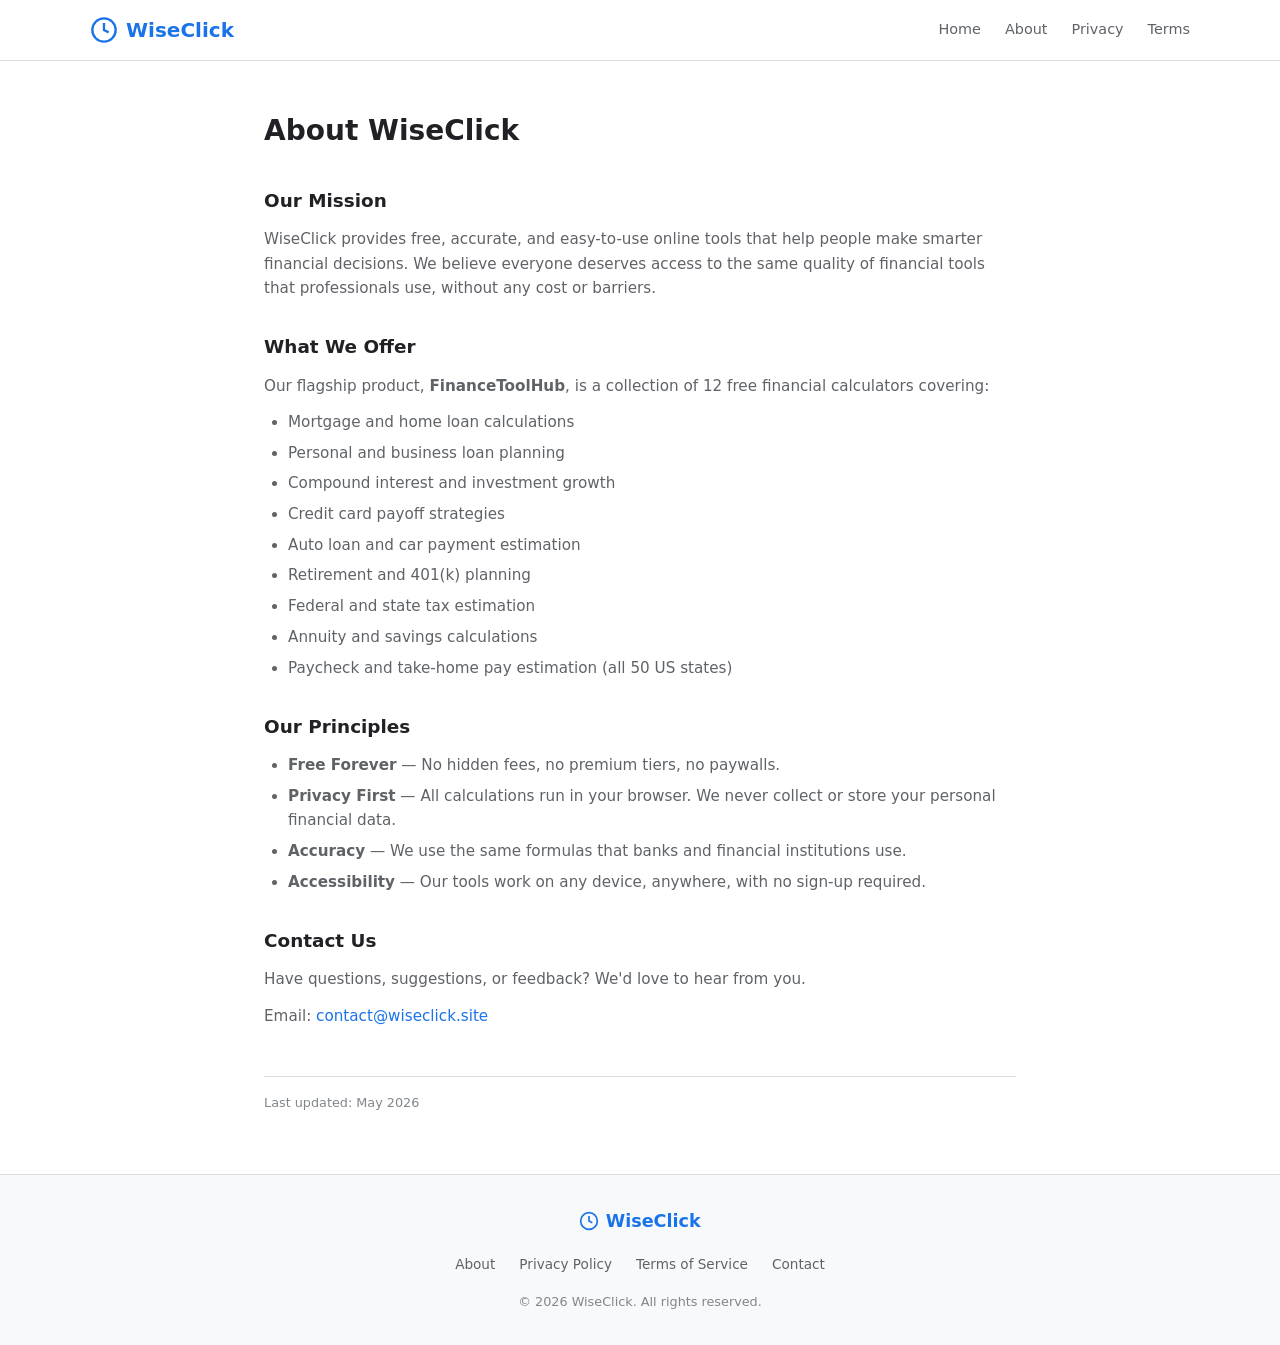
==== about/index.html @ 6a04a20d "Add about/index.html" ====
<!DOCTYPE html>
<html lang="en">
<head>
  <meta charset="UTF-8">
  <meta name="viewport" content="width=device-width, initial-scale=1.0">
  <title>About - WiseClick</title>
  <meta name="description" content="Learn about WiseClick, our mission, and the free online tools we build.">
  <link rel="canonical" href="https://wiseclick.site/about/">
  <link rel="stylesheet" href="../css/style.css">
</head>
<body>

  <header class="site-header">
    <div class="header-inner">
      <a href="/" class="site-logo">
        <svg viewBox="0 0 24 24" fill="none" stroke="currentColor" stroke-width="2" width="28" height="28">
          <circle cx="12" cy="12" r="10"/>
          <path d="M12 6v6l4 2"/>
        </svg>
        WiseClick
      </a>
      <nav class="nav-links">
        <a href="/">Home</a>
        <a href="/about/">About</a>
        <a href="/privacy/">Privacy</a>
        <a href="/terms/">Terms</a>
      </nav>
      <button class="nav-toggle" onclick="document.querySelector('.nav-links').classList.toggle('open')" aria-label="Menu">
        <svg viewBox="0 0 24 24" fill="none" stroke="currentColor" stroke-width="2">
          <line x1="3" y1="6" x2="21" y2="6"/>
          <line x1="3" y1="12" x2="21" y2="12"/>
          <line x1="3" y1="18" x2="21" y2="18"/>
        </svg>
      </button>
    </div>
  </header>

  <main class="legal-page">
    <h1>About WiseClick</h1>

    <h2>Our Mission</h2>
    <p>WiseClick provides free, accurate, and easy-to-use online tools that help people make smarter financial decisions. We believe everyone deserves access to the same quality of financial tools that professionals use, without any cost or barriers.</p>

    <h2>What We Offer</h2>
    <p>Our flagship product, <strong>FinanceToolHub</strong>, is a collection of 12 free financial calculators covering:</p>
    <ul>
      <li>Mortgage and home loan calculations</li>
      <li>Personal and business loan planning</li>
      <li>Compound interest and investment growth</li>
      <li>Credit card payoff strategies</li>
      <li>Auto loan and car payment estimation</li>
      <li>Retirement and 401(k) planning</li>
      <li>Federal and state tax estimation</li>
      <li>Annuity and savings calculations</li>
      <li>Paycheck and take-home pay estimation (all 50 US states)</li>
    </ul>

    <h2>Our Principles</h2>
    <ul>
      <li><strong>Free Forever</strong> — No hidden fees, no premium tiers, no paywalls.</li>
      <li><strong>Privacy First</strong> — All calculations run in your browser. We never collect or store your personal financial data.</li>
      <li><strong>Accuracy</strong> — We use the same formulas that banks and financial institutions use.</li>
      <li><strong>Accessibility</strong> — Our tools work on any device, anywhere, with no sign-up required.</li>
    </ul>

    <h2>Contact Us</h2>
    <p>Have questions, suggestions, or feedback? We'd love to hear from you.</p>
    <p>Email: <a href="mailto:contact@wiseclick.site">contact@wiseclick.site</a></p>

    <p class="last-updated">Last updated: May 2026</p>
  </main>

  <footer class="site-footer">
    <div class="footer-inner">
      <div class="footer-brand">
        <svg viewBox="0 0 24 24" fill="none" stroke="currentColor" stroke-width="2" width="20" height="20">
          <circle cx="12" cy="12" r="10"/>
          <path d="M12 6v6l4 2"/>
        </svg>
        <span>WiseClick</span>
      </div>
      <ul class="footer-links">
        <li><a href="/about/">About</a></li>
        <li><a href="/privacy/">Privacy Policy</a></li>
        <li><a href="/terms/">Terms of Service</a></li>
        <li><a href="mailto:contact@wiseclick.site">Contact</a></li>
      </ul>
      <p class="footer-copy">&copy; 2026 WiseClick. All rights reserved.</p>
    </div>
  </footer>

</body>
</html>
---- css/style.css ----
/* ===== Variables ===== */
:root {
  --primary: #1a73e8;
  --primary-dark: #1557b0;
  --primary-light: #e8f0fe;
  --accent: #34a853;
  --text: #202124;
  --text-secondary: #5f6368;
  --text-light: #80868b;
  --bg: #ffffff;
  --bg-secondary: #f8f9fa;
  --border: #dadce0;
  --shadow: 0 1px 3px rgba(60,64,67,0.12), 0 1px 2px rgba(60,64,67,0.08);
  --shadow-lg: 0 4px 16px rgba(60,64,67,0.15), 0 2px 6px rgba(60,64,67,0.1);
  --radius: 12px;
  --max-width: 1100px;
  --font: 'Segoe UI', system-ui, -apple-system, sans-serif;
}

*, *::before, *::after { box-sizing: border-box; margin: 0; padding: 0; }

html { font-size: 16px; scroll-behavior: smooth; }
body {
  font-family: var(--font);
  color: var(--text);
  background: var(--bg);
  line-height: 1.6;
  min-height: 100vh;
  display: flex;
  flex-direction: column;
}
a { color: var(--primary); text-decoration: none; }
a:hover { text-decoration: underline; }

/* ===== Header ===== */
.site-header {
  background: var(--bg);
  border-bottom: 1px solid var(--border);
  padding: 0 1.5rem;
  position: sticky;
  top: 0;
  z-index: 100;
}
.header-inner {
  max-width: var(--max-width);
  margin: 0 auto;
  display: flex;
  align-items: center;
  justify-content: space-between;
  height: 60px;
}
.site-logo {
  display: flex;
  align-items: center;
  gap: 0.5rem;
  font-size: 1.25rem;
  font-weight: 700;
  color: var(--primary);
  text-decoration: none;
}
.site-logo svg { stroke: var(--primary); }
.nav-links {
  display: flex;
  gap: 1.5rem;
  list-style: none;
}
.nav-links a {
  color: var(--text-secondary);
  font-size: 0.9rem;
  font-weight: 500;
  text-decoration: none;
  transition: color 0.2s;
}
.nav-links a:hover { color: var(--primary); }
.nav-toggle {
  display: none;
  background: none;
  border: none;
  cursor: pointer;
  padding: 0.5rem;
}
.nav-toggle svg { width: 24px; height: 24px; stroke: var(--text); }

/* ===== Hero ===== */
.hero {
  text-align: center;
  padding: 5rem 1.5rem 3rem;
  background: linear-gradient(135deg, var(--primary-light) 0%, var(--bg) 100%);
}
.hero h1 {
  font-size: 2.5rem;
  font-weight: 700;
  color: var(--text);
  margin-bottom: 1rem;
  line-height: 1.2;
}
.hero p {
  font-size: 1.15rem;
  color: var(--text-secondary);
  max-width: 600px;
  margin: 0 auto;
}

/* ===== Tools ===== */
.tools-section {
  max-width: var(--max-width);
  margin: 0 auto;
  padding: 3rem 1.5rem;
}
.tools-section h2 {
  font-size: 1.5rem;
  margin-bottom: 1.5rem;
  color: var(--text);
}
.tool-category { margin-bottom: 2rem; }
.tool-category h3 {
  font-size: 1rem;
  color: var(--text-secondary);
  text-transform: uppercase;
  letter-spacing: 0.05em;
  margin-bottom: 1rem;
}
.tool-card {
  display: flex;
  align-items: flex-start;
  gap: 1.5rem;
  padding: 1.5rem;
  background: var(--bg);
  border: 1px solid var(--border);
  border-radius: var(--radius);
  text-decoration: none;
  color: var(--text);
  transition: box-shadow 0.2s, border-color 0.2s;
}
.tool-card:hover {
  box-shadow: var(--shadow-lg);
  border-color: var(--primary);
  text-decoration: none;
}
.tool-card.featured { border-left: 4px solid var(--primary); }
.tool-icon {
  flex-shrink: 0;
  width: 48px;
  height: 48px;
  background: var(--primary-light);
  border-radius: 10px;
  display: flex;
  align-items: center;
  justify-content: center;
}
.tool-icon svg { width: 24px; height: 24px; stroke: var(--primary); }
.tool-info h4 {
  font-size: 1.1rem;
  margin-bottom: 0.4rem;
  color: var(--primary);
}
.tool-info p {
  font-size: 0.9rem;
  color: var(--text-secondary);
  margin-bottom: 0.6rem;
}
.tool-badge {
  display: inline-block;
  font-size: 0.75rem;
  font-weight: 600;
  background: var(--primary-light);
  color: var(--primary);
  padding: 0.2rem 0.6rem;
  border-radius: 20px;
}

/* ===== Features ===== */
.features {
  max-width: var(--max-width);
  margin: 0 auto;
  padding: 0 1.5rem 3rem;
  display: grid;
  grid-template-columns: repeat(auto-fit, minmax(220px, 1fr));
  gap: 1.5rem;
}
.feature-card {
  padding: 1.5rem;
  background: var(--bg-secondary);
  border-radius: var(--radius);
  text-align: center;
}
.feature-icon {
  width: 44px;
  height: 44px;
  margin: 0 auto 1rem;
  background: var(--primary-light);
  border-radius: 50%;
  display: flex;
  align-items: center;
  justify-content: center;
}
.feature-icon svg { width: 22px; height: 22px; stroke: var(--primary); }
.feature-card h3 {
  font-size: 1rem;
  margin-bottom: 0.4rem;
}
.feature-card p {
  font-size: 0.85rem;
  color: var(--text-secondary);
}

/* ===== Disclaimer ===== */
.disclaimer-section {
  max-width: var(--max-width);
  margin: 0 auto;
  padding: 0 1.5rem 3rem;
}
.disclaimer-box {
  background: #fff3cd;
  border-left: 4px solid #ffc107;
  border-radius: 0 var(--radius) var(--radius) 0;
  padding: 1.5rem;
}
.disclaimer-box h3 { margin-bottom: 0.5rem; font-size: 1rem; }
.disclaimer-box p { font-size: 0.9rem; color: var(--text-secondary); }

/* ===== Footer ===== */
.site-footer {
  background: var(--bg-secondary);
  border-top: 1px solid var(--border);
  padding: 2rem 1.5rem;
  margin-top: auto;
}
.footer-inner {
  max-width: var(--max-width);
  margin: 0 auto;
  text-align: center;
}
.footer-brand {
  display: flex;
  align-items: center;
  justify-content: center;
  gap: 0.4rem;
  font-weight: 700;
  font-size: 1.1rem;
  color: var(--primary);
  margin-bottom: 1rem;
}
.footer-brand svg { stroke: var(--primary); }
.footer-links {
  display: flex;
  justify-content: center;
  gap: 1.5rem;
  list-style: none;
  margin-bottom: 1rem;
}
.footer-links a {
  font-size: 0.85rem;
  color: var(--text-secondary);
}
.footer-links a:hover { color: var(--primary); }
.footer-copy {
  font-size: 0.8rem;
  color: var(--text-light);
}

/* ===== Legal Pages ===== */
.legal-page {
  max-width: 800px;
  margin: 0 auto;
  padding: 3rem 1.5rem;
}
.legal-page h1 {
  font-size: 1.75rem;
  margin-bottom: 2rem;
}
.legal-page h2 {
  font-size: 1.15rem;
  margin: 2rem 0 0.75rem;
  color: var(--text);
}
.legal-page p, .legal-page ul {
  font-size: 0.95rem;
  color: var(--text-secondary);
  margin-bottom: 0.75rem;
}
.legal-page ul {
  padding-left: 1.5rem;
}
.legal-page li { margin-bottom: 0.4rem; }
.legal-page a { color: var(--primary); }
.legal-page .last-updated {
  font-size: 0.8rem;
  color: var(--text-light);
  margin-top: 3rem;
  padding-top: 1rem;
  border-top: 1px solid var(--border);
}

/* ===== Responsive ===== */
@media (max-width: 768px) {
  .hero h1 { font-size: 1.75rem; }
  .hero p { font-size: 1rem; }
  .nav-toggle { display: block; }
  .nav-links {
    display: none;
    position: absolute;
    top: 60px;
    left: 0;
    right: 0;
    background: var(--bg);
    border-bottom: 1px solid var(--border);
    flex-direction: column;
    padding: 1rem 1.5rem;
    gap: 0.75rem;
  }
  .nav-links.open { display: flex; }
  .tool-card { flex-direction: column; gap: 1rem; }
  .features { grid-template-columns: repeat(2, 1fr); }
}
@media (max-width: 480px) {
  .features { grid-template-columns: 1fr; }
}
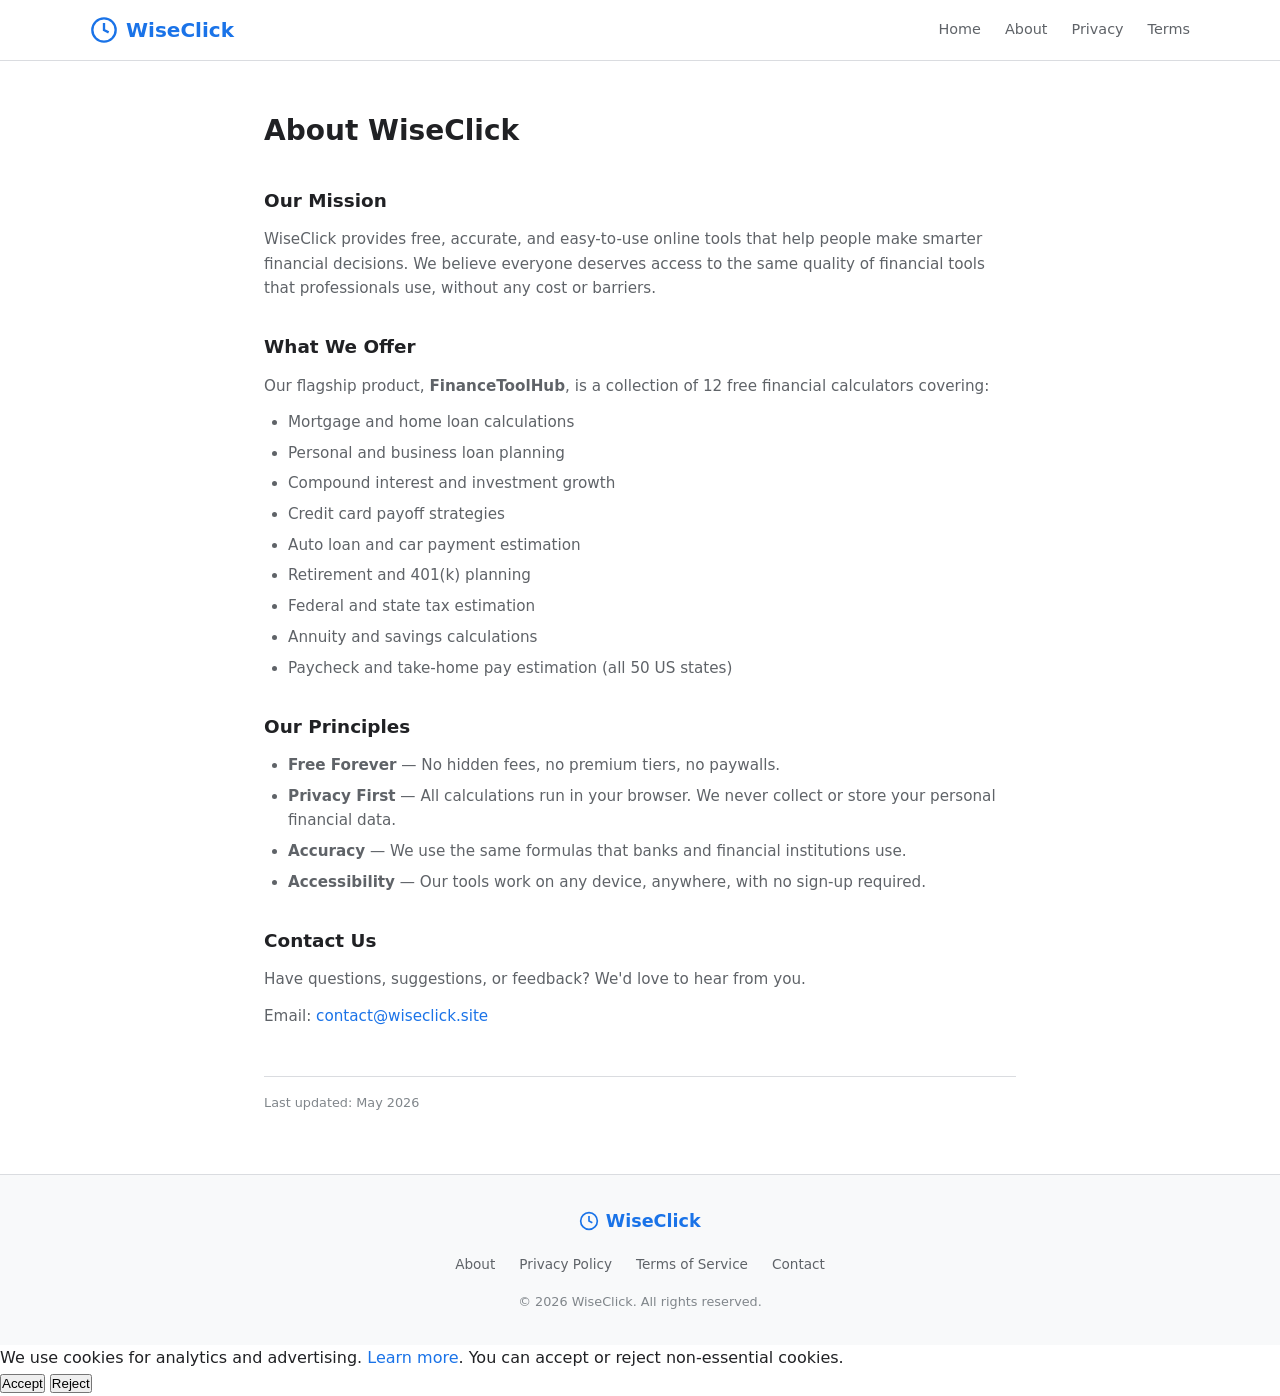
==== commit 809864db: "Add GDPR-compliant cookie reject button and CSS styling" ====
--- a/about/index.html
+++ b/about/index.html
@@ -89,5 +89,13 @@
     </div>
   </footer>
 
+
+  <div class="cookie-banner" id="cookie-banner">
+    <p>We use cookies for analytics and advertising. <a href="/privacy/">Learn more</a>. You can accept or reject non-essential cookies.</p>
+    <button class="cookie-btn" onclick="document.getElementById('cookie-banner').classList.add('hidden');localStorage.setItem('cookie-consent','1')">Accept</button>
+    <button class="cookie-btn cookie-reject" onclick="document.getElementById('cookie-banner').classList.add('hidden');localStorage.setItem('cookie-consent','0')">Reject</button>
+  </div>
+  <script>if(localStorage.getItem('cookie-consent')!==null)document.getElementById('cookie-banner').classList.add('hidden');</script>
+
 </body>
 </html>
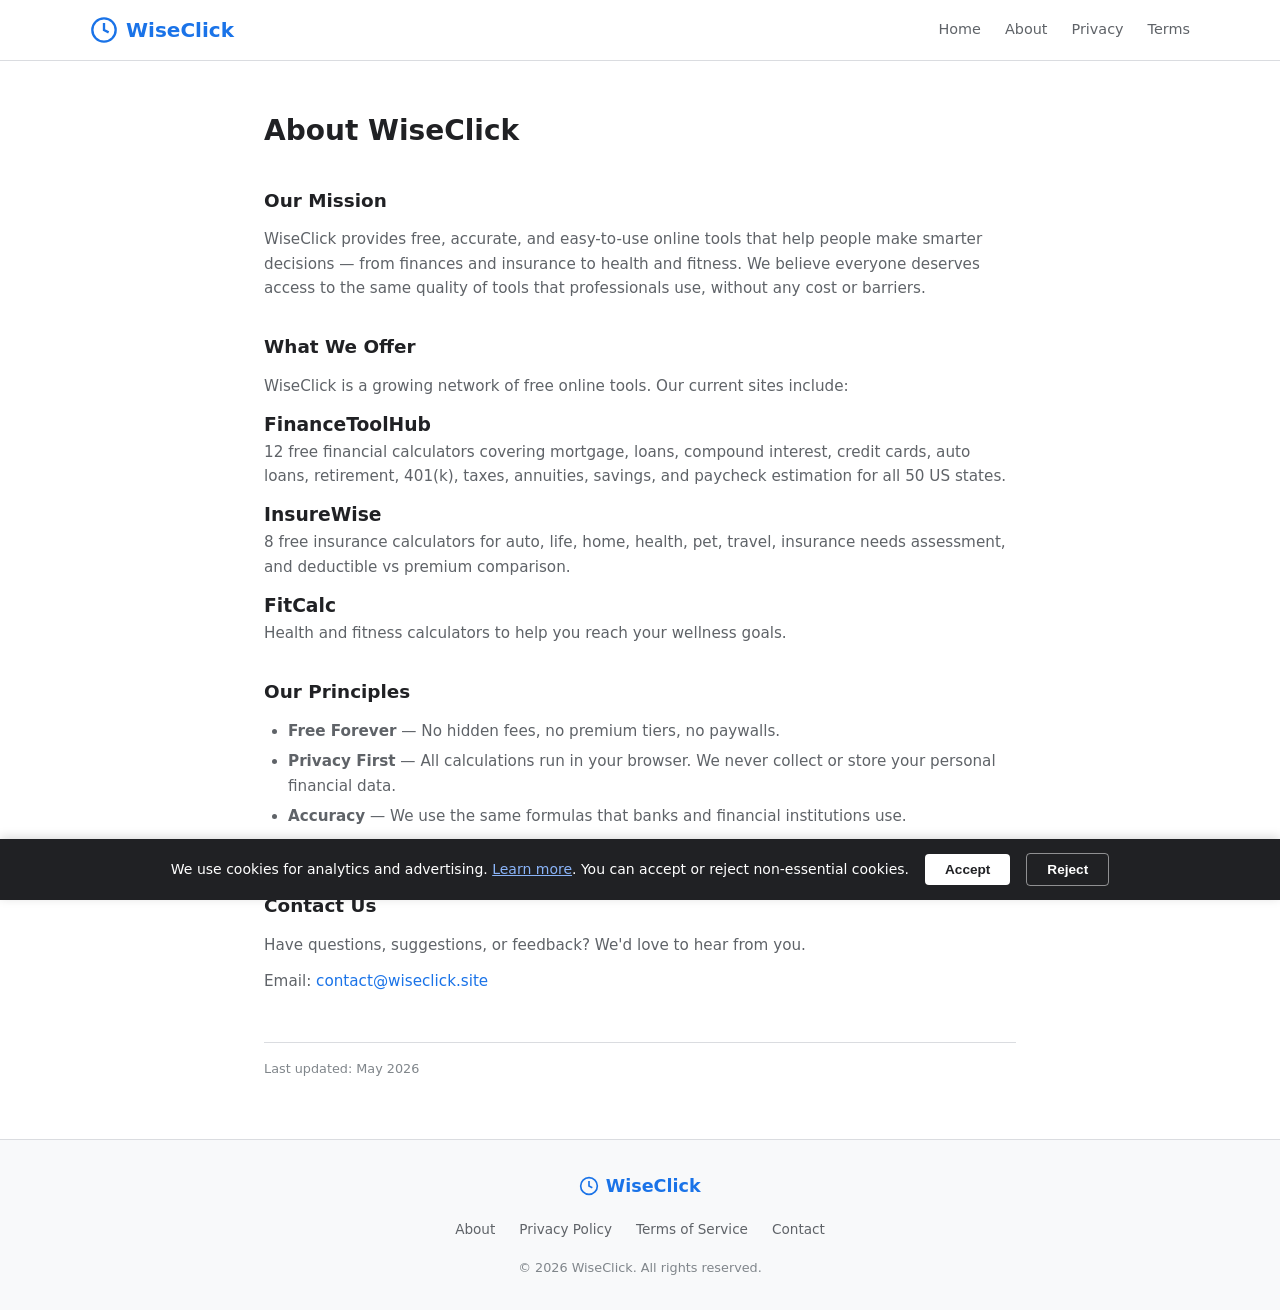
==== commit 919393d8: "Update about/index.html" ====
--- a/about/index.html
+++ b/about/index.html
@@ -2,6 +2,7 @@
 <html lang="en">
 <head>
   <meta charset="UTF-8">
+  <link rel="icon" type="image/svg+xml" href="../favicon/favicon.svg">
   <meta name="viewport" content="width=device-width, initial-scale=1.0">
   <title>About - WiseClick</title>
   <meta name="description" content="Learn about WiseClick, our mission, and the free online tools we build.">
@@ -39,21 +40,19 @@
     <h1>About WiseClick</h1>
 
     <h2>Our Mission</h2>
-    <p>WiseClick provides free, accurate, and easy-to-use online tools that help people make smarter financial decisions. We believe everyone deserves access to the same quality of financial tools that professionals use, without any cost or barriers.</p>
+    <p>WiseClick provides free, accurate, and easy-to-use online tools that help people make smarter decisions — from finances and insurance to health and fitness. We believe everyone deserves access to the same quality of tools that professionals use, without any cost or barriers.</p>
 
     <h2>What We Offer</h2>
-    <p>Our flagship product, <strong>FinanceToolHub</strong>, is a collection of 12 free financial calculators covering:</p>
-    <ul>
-      <li>Mortgage and home loan calculations</li>
-      <li>Personal and business loan planning</li>
-      <li>Compound interest and investment growth</li>
-      <li>Credit card payoff strategies</li>
-      <li>Auto loan and car payment estimation</li>
-      <li>Retirement and 401(k) planning</li>
-      <li>Federal and state tax estimation</li>
-      <li>Annuity and savings calculations</li>
-      <li>Paycheck and take-home pay estimation (all 50 US states)</li>
-    </ul>
+    <p>WiseClick is a growing network of free online tools. Our current sites include:</p>
+
+    <h3>FinanceToolHub</h3>
+    <p>12 free financial calculators covering mortgage, loans, compound interest, credit cards, auto loans, retirement, 401(k), taxes, annuities, savings, and paycheck estimation for all 50 US states.</p>
+
+    <h3>InsureWise</h3>
+    <p>8 free insurance calculators for auto, life, home, health, pet, travel, insurance needs assessment, and deductible vs premium comparison.</p>
+
+    <h3>FitCalc</h3>
+    <p>Health and fitness calculators to help you reach your wellness goals.</p>
 
     <h2>Our Principles</h2>
     <ul>
@@ -92,10 +91,16 @@
 
   <div class="cookie-banner" id="cookie-banner">
     <p>We use cookies for analytics and advertising. <a href="/privacy/">Learn more</a>. You can accept or reject non-essential cookies.</p>
-    <button class="cookie-btn" onclick="document.getElementById('cookie-banner').classList.add('hidden');localStorage.setItem('cookie-consent','1')">Accept</button>
-    <button class="cookie-btn cookie-reject" onclick="document.getElementById('cookie-banner').classList.add('hidden');localStorage.setItem('cookie-consent','0')">Reject</button>
+    <button class="cookie-btn" onclick="acceptCookies()">Accept</button>
+    <button class="cookie-btn cookie-reject" onclick="rejectCookies()">Reject</button>
   </div>
-  <script>if(localStorage.getItem('cookie-consent')!==null)document.getElementById('cookie-banner').classList.add('hidden');</script>
+  <script>
+  function acceptCookies(){localStorage.setItem('cookie-consent','accepted');document.getElementById('cookie-banner').classList.add('hidden');loadNonEssentialScripts();}
+  function rejectCookies(){localStorage.setItem('cookie-consent','rejected');document.getElementById('cookie-banner').classList.add('hidden');}
+  function loadNonEssentialScripts(){if(localStorage.getItem('cookie-consent')!=='accepted')return;/* Add AdSense/Analytics here when ready */}
+  if(localStorage.getItem('cookie-consent')!==null)document.getElementById('cookie-banner').classList.add('hidden');
+  if(localStorage.getItem('cookie-consent')==='accepted')loadNonEssentialScripts();
+  </script>
 
 </body>
 </html>
--- a/css/style.css
+++ b/css/style.css
@@ -316,3 +316,41 @@
 @media (max-width: 480px) {
   .features { grid-template-columns: 1fr; }
 }
+
+/* ===== Cookie Consent ===== */
+.cookie-banner {
+  position: fixed;
+  bottom: 0;
+  left: 0;
+  right: 0;
+  background: var(--text);
+  color: #fff;
+  padding: 0.875rem 1.5rem;
+  display: flex;
+  align-items: center;
+  justify-content: center;
+  gap: 1rem;
+  z-index: 9999;
+  font-size: 0.875rem;
+  box-shadow: 0 -2px 10px rgba(0,0,0,0.15);
+}
+.cookie-banner p { margin: 0; }
+.cookie-banner a { color: #8ab4f8; text-decoration: underline; }
+.cookie-btn {
+  background: #fff;
+  color: var(--text);
+  border: none;
+  padding: 0.5rem 1.25rem;
+  border-radius: 4px;
+  cursor: pointer;
+  font-size: 0.85rem;
+  font-weight: 600;
+  white-space: nowrap;
+}
+.cookie-btn:hover { background: #e8e8e8; }
+.cookie-reject { background: transparent; color: #fff; border: 1px solid rgba(255,255,255,0.5); }
+.cookie-reject:hover { background: rgba(255,255,255,0.1); }
+.cookie-banner.hidden { display: none; }
+@media (max-width: 480px) {
+  .cookie-banner { flex-direction: column; text-align: center; gap: 0.5rem; }
+}
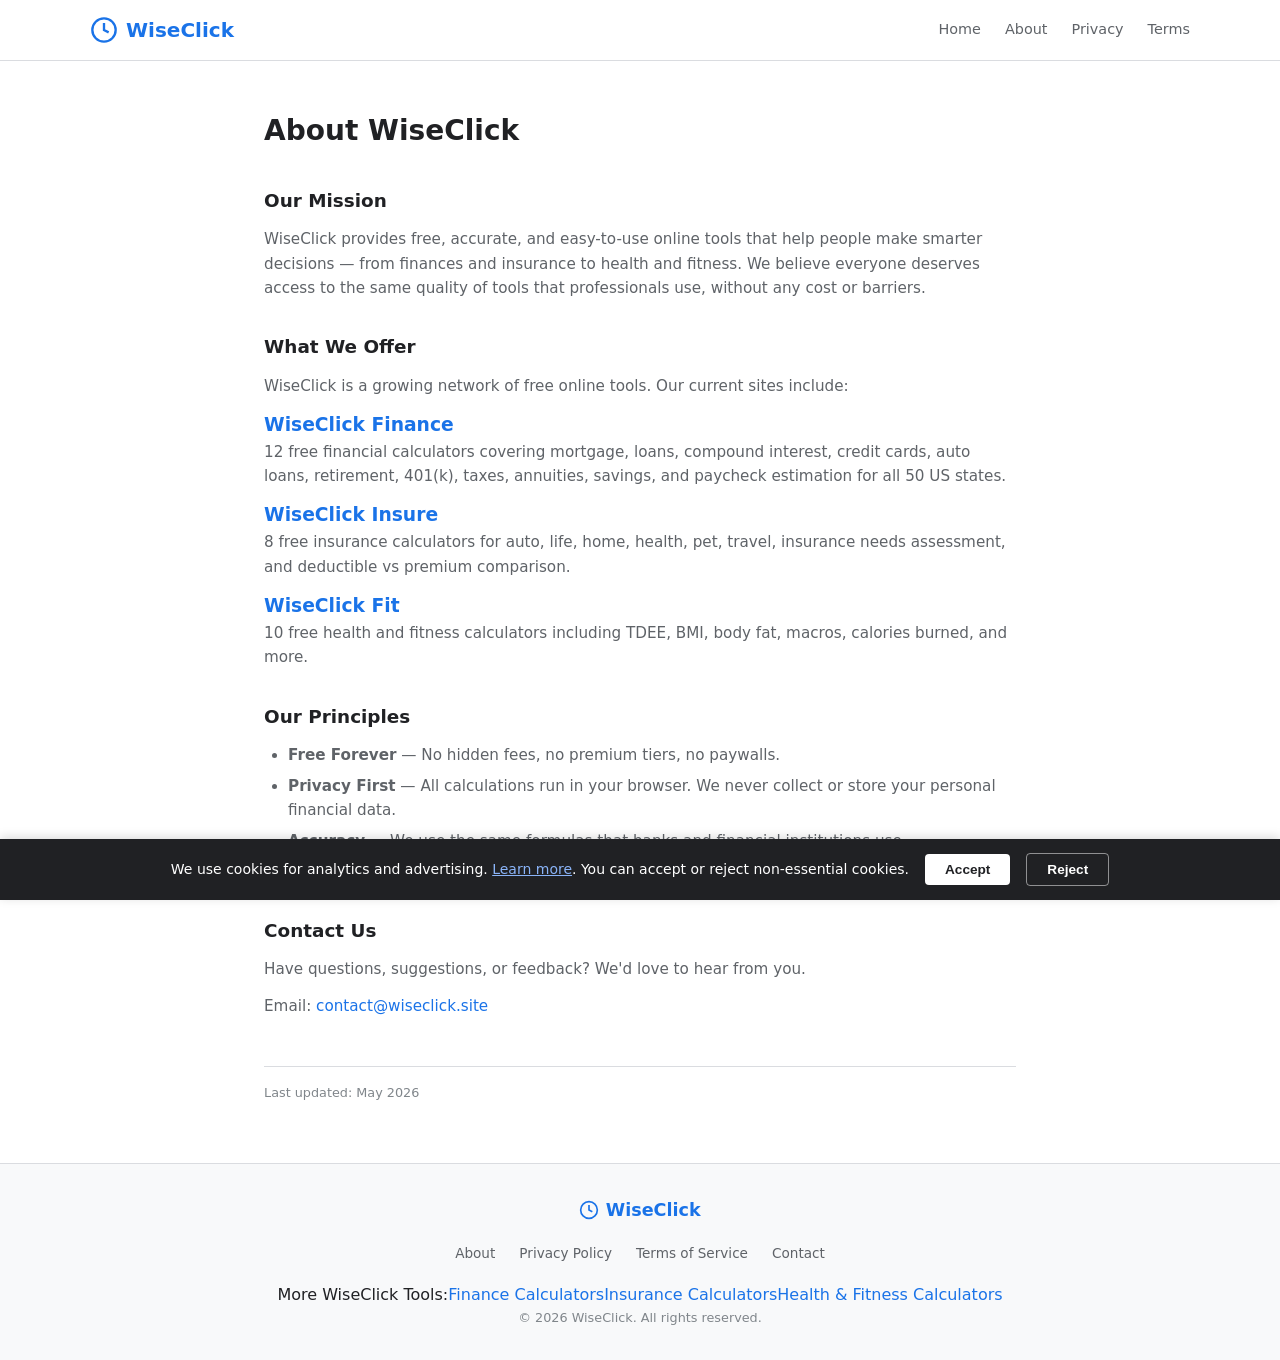
==== commit b91f7a58: "Update portal about page" ====
--- a/about/index.html
+++ b/about/index.html
@@ -45,14 +45,14 @@
     <h2>What We Offer</h2>
     <p>WiseClick is a growing network of free online tools. Our current sites include:</p>
 
-    <h3>FinanceToolHub</h3>
+    <h3><a href="https://calc.wiseclick.site/">WiseClick Finance</a></h3>
     <p>12 free financial calculators covering mortgage, loans, compound interest, credit cards, auto loans, retirement, 401(k), taxes, annuities, savings, and paycheck estimation for all 50 US states.</p>
 
-    <h3>InsureWise</h3>
+    <h3><a href="https://insure.wiseclick.site/">WiseClick Insure</a></h3>
     <p>8 free insurance calculators for auto, life, home, health, pet, travel, insurance needs assessment, and deductible vs premium comparison.</p>
 
-    <h3>FitCalc</h3>
-    <p>Health and fitness calculators to help you reach your wellness goals.</p>
+    <h3><a href="https://fit.wiseclick.site/">WiseClick Fit</a></h3>
+    <p>10 free health and fitness calculators including TDEE, BMI, body fat, macros, calories burned, and more.</p>
 
     <h2>Our Principles</h2>
     <ul>
@@ -84,6 +84,7 @@
         <li><a href="/terms/">Terms of Service</a></li>
         <li><a href="mailto:contact@wiseclick.site">Contact</a></li>
       </ul>
+      <div class="cross-site-links"><span>More WiseClick Tools:</span><a href="https://calc.wiseclick.site/" target="_blank" rel="noopener">Finance Calculators</a><a href="https://insure.wiseclick.site/" target="_blank" rel="noopener">Insurance Calculators</a><a href="https://fit.wiseclick.site/" target="_blank" rel="noopener">Health & Fitness Calculators</a></div>
       <p class="footer-copy">&copy; 2026 WiseClick. All rights reserved.</p>
     </div>
   </footer>
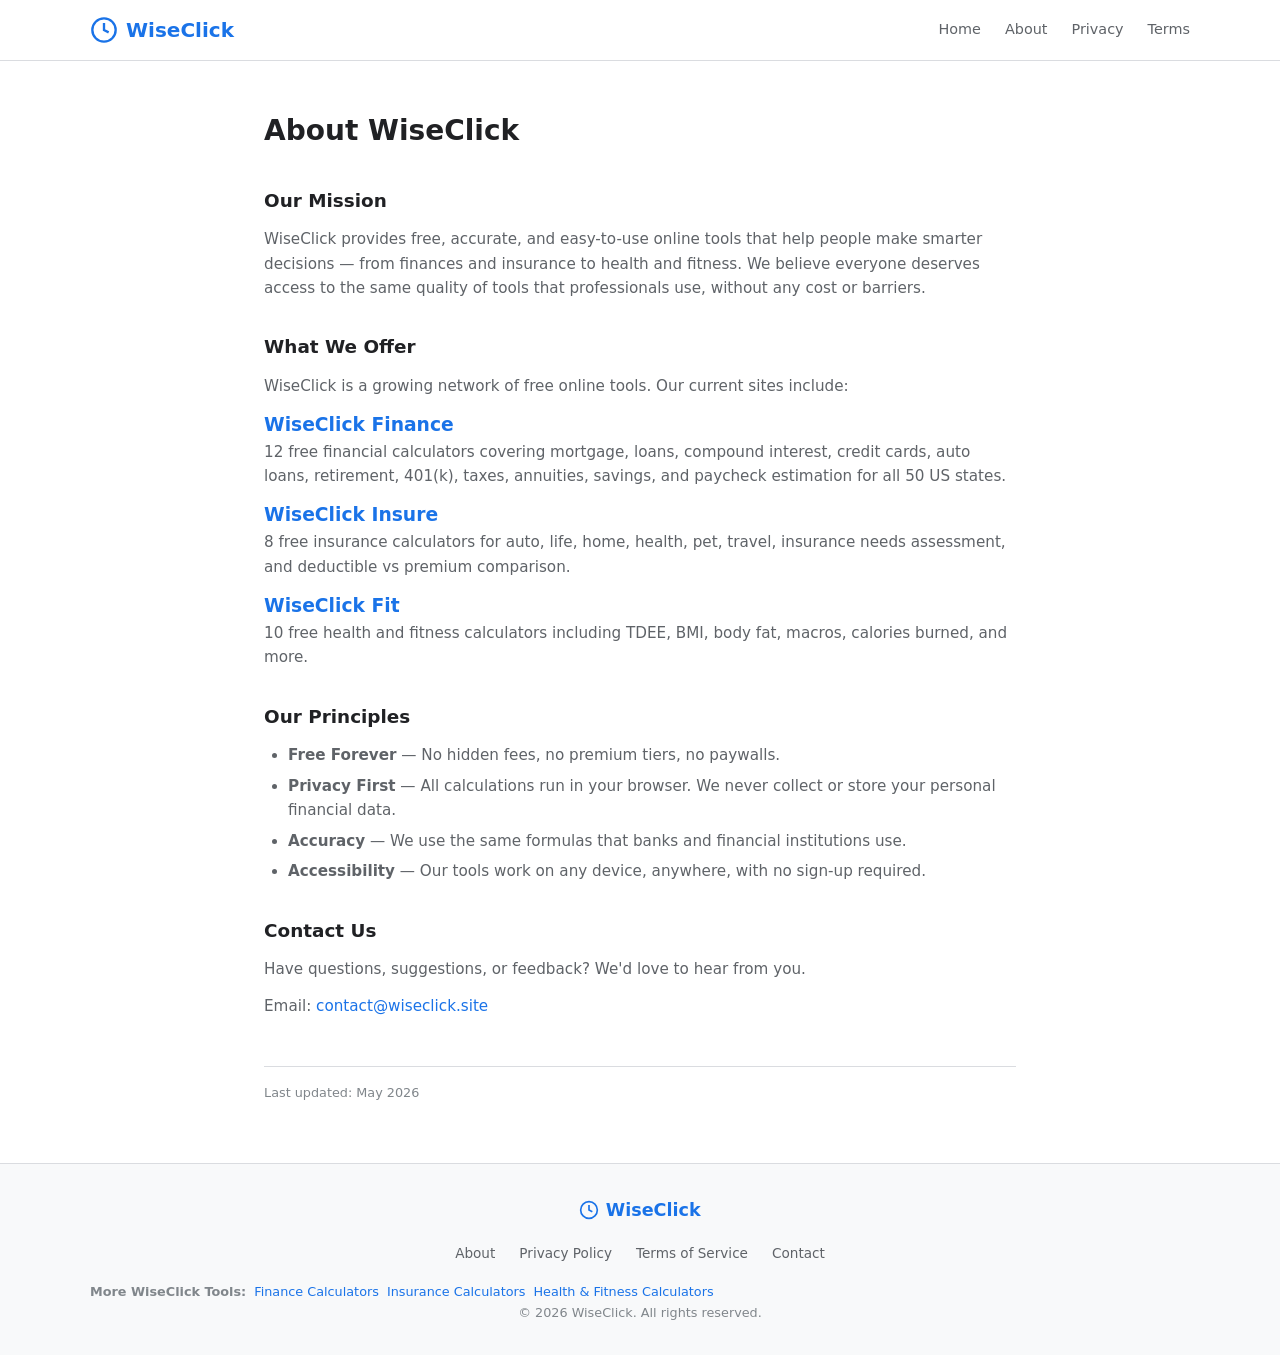
==== commit 2bb9f2f3: "Remove cookie banners - no tracking scripts loaded yet" ====
--- a/about/index.html
+++ b/about/index.html
@@ -88,20 +88,5 @@
       <p class="footer-copy">&copy; 2026 WiseClick. All rights reserved.</p>
     </div>
   </footer>
-
-
-  <div class="cookie-banner" id="cookie-banner">
-    <p>We use cookies for analytics and advertising. <a href="/privacy/">Learn more</a>. You can accept or reject non-essential cookies.</p>
-    <button class="cookie-btn" onclick="acceptCookies()">Accept</button>
-    <button class="cookie-btn cookie-reject" onclick="rejectCookies()">Reject</button>
-  </div>
-  <script>
-  function acceptCookies(){localStorage.setItem('cookie-consent','accepted');document.getElementById('cookie-banner').classList.add('hidden');loadNonEssentialScripts();}
-  function rejectCookies(){localStorage.setItem('cookie-consent','rejected');document.getElementById('cookie-banner').classList.add('hidden');}
-  function loadNonEssentialScripts(){if(localStorage.getItem('cookie-consent')!=='accepted')return;/* Add AdSense/Analytics here when ready */}
-  if(localStorage.getItem('cookie-consent')!==null)document.getElementById('cookie-banner').classList.add('hidden');
-  if(localStorage.getItem('cookie-consent')==='accepted')loadNonEssentialScripts();
-  </script>
-
 </body>
 </html>
--- a/css/style.css
+++ b/css/style.css
@@ -254,6 +254,11 @@
   color: var(--text-secondary);
 }
 .footer-links a:hover { color: var(--primary); }
+.cross-site-links { font-size: 0.8rem; color: var(--text-light); display: flex; align-items: center; gap: 0.5rem; flex-wrap: wrap; }
+.cross-site-links span { font-weight: 600; }
+.cross-site-links a { color: var(--primary); text-decoration: none; }
+.cross-site-links a:hover { text-decoration: underline; }
+
 .footer-copy {
   font-size: 0.8rem;
   color: var(--text-light);
